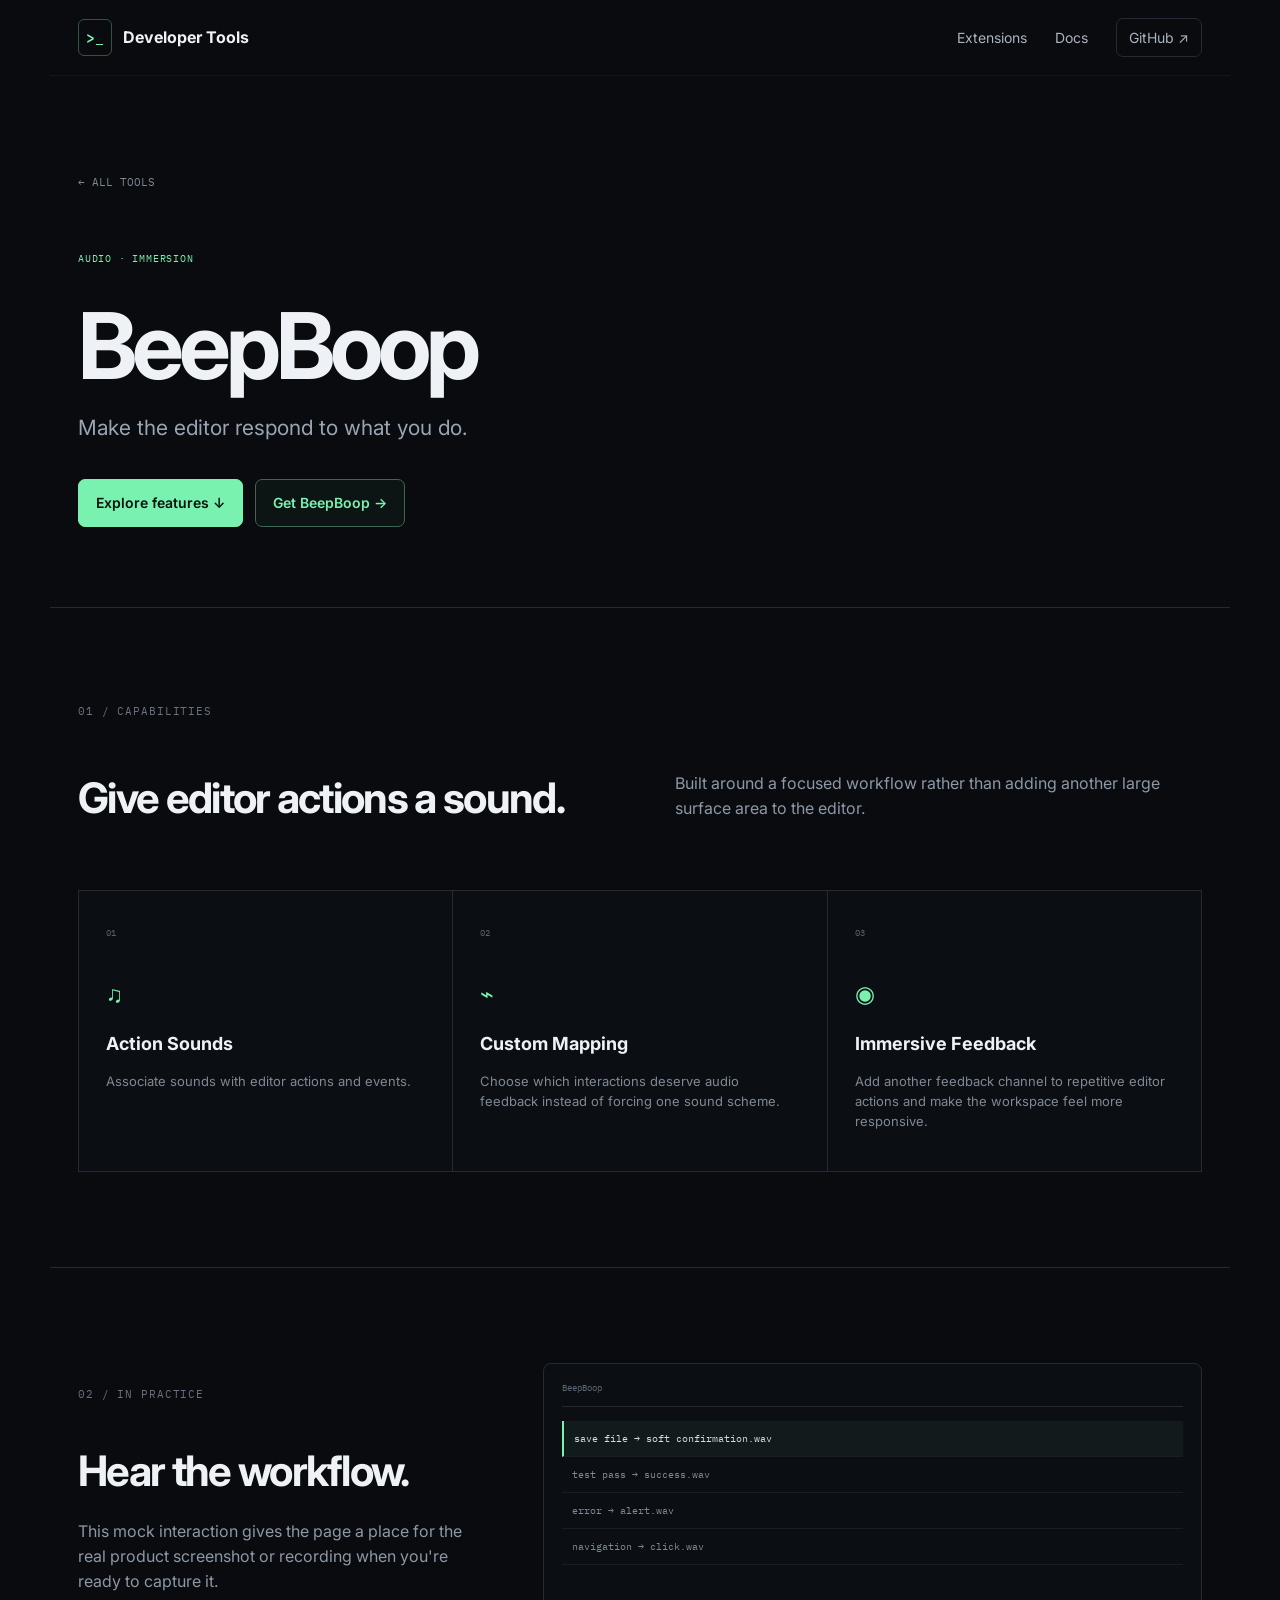
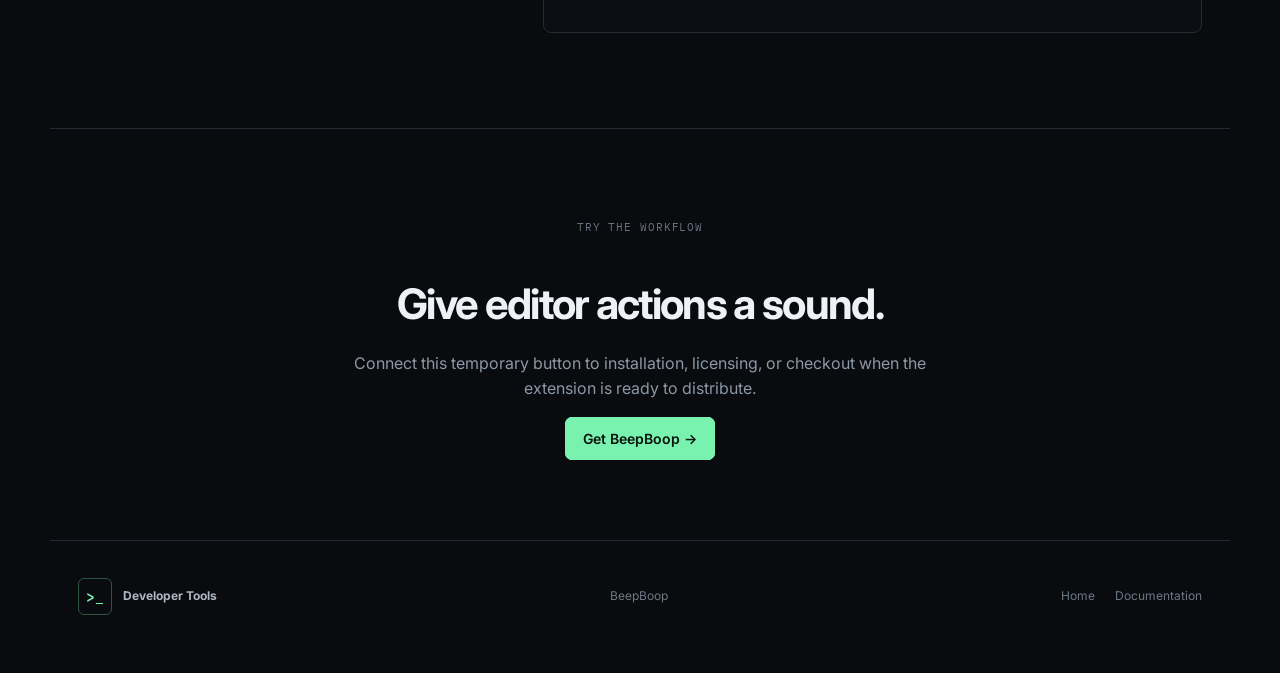
==== extensions/beepboop.html @ 5c16376e "second update" ====
<!doctype html><html lang="en"><head><meta charset="utf-8"><meta name="viewport" content="width=device-width,initial-scale=1"><title>BeepBoop · Developer Tools</title><link rel="stylesheet" href="../css/site.css"><style>
.p-hero{max-width:1180px;margin:auto;padding:92px 28px 80px}.back{font:11px "IBM Plex Mono";color:#7f8996}.p-hero h1{font-size:clamp(54px,8vw,92px);margin:35px 0 18px}.p-hero .intro{font-size:21px;color:#9aa5b3;max-width:800px}.p-grid{max-width:1180px;margin:auto;padding:95px 28px;border-top:1px solid var(--line)}.p-grid-head{display:grid;grid-template-columns:1fr 1fr;gap:70px;margin-bottom:45px}.p-grid-head p{color:var(--muted)}.feature-grid{display:grid;grid-template-columns:repeat(3,1fr);border-left:1px solid var(--line);border-top:1px solid var(--line)}.feature{min-height:255px;padding:27px;border-right:1px solid var(--line);border-bottom:1px solid var(--line);background:#0b0e12}.feature-num{font:9px "IBM Plex Mono";color:#56616e}.feature-icon{font:23px "IBM Plex Mono";color:var(--accent);margin:35px 0 22px}.feature h3{font-size:18px;margin:0 0 8px}.feature p{font-size:13px;color:#7f8996}.demo{max-width:1180px;margin:auto;padding:95px 28px;border-top:1px solid var(--line);display:grid;grid-template-columns:.75fr 1.25fr;gap:70px;align-items:center}.demo p{color:var(--muted)}.demo-ui{border:1px solid var(--line);border-radius:8px;background:#0b0e12;padding:18px;min-height:270px}.fake-title{font:9px "IBM Plex Mono";color:#5d6875;border-bottom:1px solid var(--line);padding-bottom:13px;margin-bottom:14px}.result{padding:10px;border-bottom:1px solid #181e25;font:10px/1.5 "IBM Plex Mono";color:#7f8996}.result.active{border-left:2px solid var(--accent);background:rgba(121,242,176,.055);color:#d4dce5}.cta{max-width:1180px;margin:auto;padding:90px 28px;border-top:1px solid var(--line);text-align:center}.cta p{color:var(--muted);max-width:600px;margin:0 auto 25px}@media(max-width:760px){.feature-grid,.p-grid-head,.demo{grid-template-columns:1fr}}
</style></head><body><header class="site-header"><a class="brand" href="../index.html"><span class="brand-mark">&gt;_</span><span>Developer Tools</span></a><nav><a href="../index.html#extensions">Extensions</a><a href="#" data-placeholder="Add documentation URL">Docs</a><a class="nav-cta" href="#" data-placeholder="Add GitHub URL">GitHub ↗</a></nav></header><main>
<section class="p-hero"><a class="back" href="../index.html">← ALL TOOLS</a><div class="tag" style="margin-top:58px">AUDIO · IMMERSION</div><h1>BeepBoop</h1><p class="intro">Make the editor respond to what you do.</p><div class="hero-actions"><a class="button primary" href="#features">Explore features ↓</a><a class="button buy-temp" href="#" data-placeholder="Temporary BeepBoop purchase button — connect checkout later">Get BeepBoop →</a></div></section>
<section class="p-grid" id="features"><div class="section-kicker">01 / CAPABILITIES</div><div class="p-grid-head"><h2>Give editor actions a sound.</h2><p>Built around a focused workflow rather than adding another large surface area to the editor.</p></div><div class="feature-grid"><article class="feature"><span class="feature-num">01</span><div class="feature-icon">♫</div><h3>Action Sounds</h3><p>Associate sounds with editor actions and events.</p></article><article class="feature"><span class="feature-num">02</span><div class="feature-icon">⌁</div><h3>Custom Mapping</h3><p>Choose which interactions deserve audio feedback instead of forcing one sound scheme.</p></article><article class="feature"><span class="feature-num">03</span><div class="feature-icon">◉</div><h3>Immersive Feedback</h3><p>Add another feedback channel to repetitive editor actions and make the workspace feel more responsive.</p></article></div></section>
<section class="demo"><div><div class="section-kicker">02 / IN PRACTICE</div><h2>Hear the workflow.</h2><p>This mock interaction gives the page a place for the real product screenshot or recording when you're ready to capture it.</p></div><div class="demo-ui"><div class="fake-title">BeepBoop</div><div class="result active">save file  →  soft confirmation.wav</div><div class="result">test pass  →  success.wav</div><div class="result">error  →  alert.wav</div><div class="result">navigation  →  click.wav</div></div></section>
<section class="cta"><div class="section-kicker">TRY THE WORKFLOW</div><h2>Give editor actions a sound.</h2><p>Connect this temporary button to installation, licensing, or checkout when the extension is ready to distribute.</p><a class="button primary" href="#" data-placeholder="Temporary BeepBoop purchase button — connect checkout later">Get BeepBoop →</a></section>
</main><footer><div class="brand"><span class="brand-mark">&gt;_</span><span>Developer Tools</span></div><p>BeepBoop</p><div><a href="../index.html">Home</a><a href="#" data-placeholder="Add documentation URL">Documentation</a></div></footer><div class="toast" id="toast"></div><script src="../js/site.js"></script></body></html>
---- css/site.css ----
@import url('https://fonts.googleapis.com/css2?family=IBM+Plex+Mono:wght@400;500;600&family=Inter:wght@400;500;600;700;800&display=swap');

:root{--bg:#090b0e;--panel:#0f1217;--panel2:#13171d;--line:#242a33;--text:#eef2f6;--muted:#8d98a7;--accent:#79f2b0;--accent2:#a5ffd0;--max:1180px}
*{box-sizing:border-box}html{scroll-behavior:smooth}body{margin:0;background:var(--bg);color:var(--text);font-family:Inter,system-ui,sans-serif;line-height:1.55}.noise{position:fixed;inset:0;pointer-events:none;opacity:.025;background-image:url("data:image/svg+xml,%3Csvg viewBox='0 0 180 180' xmlns='http://www.w3.org/2000/svg'%3E%3Cfilter id='n'%3E%3CfeTurbulence type='fractalNoise' baseFrequency='.9' numOctaves='3' stitchTiles='stitch'/%3E%3C/filter%3E%3Crect width='100%25' height='100%25' filter='url(%23n)' opacity='.5'/%3E%3C/svg%3E")}
a{color:inherit;text-decoration:none}.site-header{height:76px;display:flex;align-items:center;justify-content:space-between;max-width:var(--max);margin:auto;padding:0 28px;border-bottom:1px solid rgba(255,255,255,.04)}.brand{display:flex;gap:11px;align-items:center;font-weight:700}.brand-mark{font:600 15px "IBM Plex Mono";color:var(--accent);border:1px solid #315441;padding:5px 7px;border-radius:6px}.site-header nav{display:flex;align-items:center;gap:28px;font-size:14px;color:#aab3bf}.site-header nav a:hover,footer a:hover{color:var(--text)}.nav-cta{border:1px solid var(--line);padding:8px 12px;border-radius:7px}.hero{max-width:var(--max);margin:auto;padding:105px 28px 92px;position:relative;overflow:hidden}.hero:after{content:"";position:absolute;width:620px;height:620px;right:-300px;top:-170px;background:radial-gradient(circle,rgba(121,242,176,.09),transparent 66%);pointer-events:none}.eyebrow,.section-kicker,.tag{font-family:"IBM Plex Mono",monospace;letter-spacing:.08em;text-transform:uppercase}.eyebrow{font-size:12px;color:#aab3bf;display:flex;gap:9px;align-items:center}.pulse{width:7px;height:7px;background:var(--accent);border-radius:50%;box-shadow:0 0 12px var(--accent)}h1{font-size:clamp(48px,7.2vw,88px);letter-spacing:-.055em;line-height:.98;margin:24px 0 25px;max-width:900px}h1 span{color:#7f8996}.hero-copy{font-size:19px;color:#9aa5b3;max-width:680px}.hero-actions{display:flex;gap:12px;margin-top:34px}.button{padding:12px 17px;border-radius:7px;font-weight:600;font-size:14px;border:1px solid var(--line)}.button.primary{background:var(--accent);color:#06120b;border-color:var(--accent)}.button.primary:hover{background:var(--accent2)}.button.secondary:hover{border-color:#4c5664}.terminal-card{margin-top:72px;border:1px solid var(--line);background:#0b0e12;border-radius:10px;max-width:730px;box-shadow:0 25px 70px rgba(0,0,0,.28)}.terminal-bar{height:39px;border-bottom:1px solid var(--line);display:flex;align-items:center;padding:0 13px;gap:7px;color:#626d7b;font:11px "IBM Plex Mono"}.terminal-bar i,.window-titlebar i{width:8px;height:8px;border-radius:50%;background:#333a44}.terminal-bar span{margin-left:8px}.terminal-body{padding:22px;font:13px/2 "IBM Plex Mono";color:#9aa5b3}.terminal-body strong{color:#d9e0e7;font-weight:500}.prompt{color:var(--accent);margin-right:9px}.muted{color:#606b78;display:inline-block;width:190px}.cursor{display:inline-block;width:7px;height:14px;background:var(--accent);vertical-align:-2px;animation:blink 1s steps(1) infinite}@keyframes blink{50%{opacity:0}}.section{max-width:var(--max);margin:auto;padding:100px 28px;border-top:1px solid var(--line)}.section-kicker{font-size:11px;color:#687381;margin-bottom:35px}.featured-grid{display:grid;grid-template-columns:.85fr 1.35fr;gap:75px;align-items:center}.tag{font-size:10px;color:var(--accent)}h2{font-size:42px;letter-spacing:-.04em;margin:10px 0 15px}.featured-copy .lede{font-size:19px;color:#d6dde5}.featured-copy p:not(.lede){color:var(--muted)}.feature-list{display:grid;grid-template-columns:1fr 1fr;gap:8px;margin:25px 0}.feature-list span{font:12px "IBM Plex Mono";color:#aab3bf}.feature-list span:before{content:"✓";color:var(--accent);margin-right:8px}.inline-actions{display:flex;gap:22px;margin-top:28px}.text-link{font-size:13px;font-weight:600}.text-link:hover{color:var(--accent)}.subdued{color:#7f8996}.demo-window{border:1px solid #2b323c;border-radius:9px;background:#0d1014;overflow:hidden;box-shadow:0 35px 90px rgba(0,0,0,.35)}.window-titlebar{height:43px;display:flex;align-items:center;justify-content:space-between;border-bottom:1px solid var(--line);padding:0 13px;font:10px "IBM Plex Mono";color:#7e8997}.window-titlebar>div{display:flex;gap:6px}.window-titlebar b{font-weight:500;color:#ef8c8c}.mock-editor{display:grid;grid-template-columns:115px 1fr;min-height:310px;position:relative}.mock-sidebar{padding:20px 12px;border-right:1px solid var(--line);display:flex;flex-direction:column;gap:16px;font:8px "IBM Plex Mono";color:#56616e}.mock-sidebar .active{color:var(--accent)}pre{margin:0;padding:30px 18px;font:11px/2 "IBM Plex Mono";overflow:hidden;color:#c4ccd6}.ln{color:#46505d;display:inline-block;width:25px}.kw{color:#c69cf4}.dim{color:#697481}.active-line{color:var(--accent)}.active-code{background:rgba(121,242,176,.08);color:#e1f7ea;padding:5px 8px;border-left:2px solid var(--accent)}.timeline{position:absolute;left:115px;right:0;bottom:0;border-top:1px solid var(--line);height:48px;background:#0a0d10;display:flex;align-items:center;gap:11px;padding:0 14px;font:9px "IBM Plex Mono";color:#687381}.timeline div{display:flex;align-items:center;gap:4px;flex:1}.timeline i{height:4px;flex:1;background:#2a313a}.timeline i.now{background:var(--accent);box-shadow:0 0 8px rgba(121,242,176,.4)}.timeline b{font-weight:400}.demo-caption{font:9px "IBM Plex Mono";color:#596471;padding:10px 13px;border-top:1px solid var(--line)}.section-heading{display:flex;justify-content:space-between;align-items:end;margin-bottom:32px}.section-heading .section-kicker{margin-bottom:7px}.section-heading h2{margin:0}.filters{display:flex;gap:5px;flex-wrap:wrap;justify-content:flex-end}.filters button{border:1px solid var(--line);background:transparent;color:#798492;border-radius:20px;padding:7px 11px;font:10px "IBM Plex Mono";cursor:pointer}.filters button:hover,.filters button.active{border-color:#436452;color:var(--accent);background:rgba(121,242,176,.04)}.extension-grid{display:grid;grid-template-columns:repeat(4,1fr);border-top:1px solid var(--line);border-left:1px solid var(--line)}.extension-card{min-height:260px;padding:24px;border-right:1px solid var(--line);border-bottom:1px solid var(--line);display:flex;flex-direction:column;justify-content:space-between;background:#0b0e12;transition:.2s ease}.extension-card:hover{background:#11161a;transform:translateY(-2px)}.extension-card.hidden{display:none}.extension-card.standout{background:linear-gradient(145deg,rgba(121,242,176,.07),#0b0e12 58%)}.card-top{display:flex;justify-content:space-between}.icon{width:38px;height:38px;border:1px solid #303843;border-radius:8px;display:grid;place-items:center;font:17px "IBM Plex Mono";color:#b8c2ce}.card-arrow{color:#56616e}.extension-card:hover .card-arrow{color:var(--accent)}.extension-card h3{font-size:18px;margin:8px 0}.extension-card p{font-size:13px;color:#7f8996;margin:0}.philosophy{display:grid;grid-template-columns:150px 1.6fr 1fr;gap:45px;align-items:start}.philosophy .section-kicker{margin:8px 0}.philosophy blockquote{font-size:29px;line-height:1.35;letter-spacing:-.025em;margin:0}.philosophy blockquote em{font-style:normal;color:var(--accent)}.philosophy p{color:var(--muted);font-size:14px}footer{max-width:var(--max);margin:auto;border-top:1px solid var(--line);padding:34px 28px 55px;display:flex;align-items:center;justify-content:space-between;color:#6e7987;font-size:12px}footer .brand{color:#aeb7c2}footer div:last-child{display:flex;gap:20px}.toast{position:fixed;bottom:24px;left:50%;transform:translate(-50%,20px);background:#171c22;border:1px solid #343d48;color:#dbe2e9;padding:10px 14px;border-radius:7px;font-size:12px;opacity:0;pointer-events:none;transition:.2s}.toast.show{opacity:1;transform:translate(-50%,0)}
@media(max-width:900px){.featured-grid{grid-template-columns:1fr}.extension-grid{grid-template-columns:repeat(2,1fr)}.section-heading{display:block}.filters{justify-content:flex-start;margin-top:20px}.philosophy{grid-template-columns:1fr}.site-header nav a:not(.nav-cta){display:none}}
@media(max-width:600px){.site-header,.hero,.section,footer{padding-left:18px;padding-right:18px}.hero{padding-top:70px}.hero h1{font-size:49px}.hero-copy{font-size:16px}.hero-actions{flex-direction:column;align-items:flex-start}.terminal-card{margin-top:50px}.muted{width:auto;margin-right:10px}.featured-grid{gap:40px}.mock-editor{grid-template-columns:82px 1fr}.mock-sidebar{padding:18px 8px}.timeline{left:82px}.extension-grid{grid-template-columns:1fr}.extension-card{min-height:220px}.section{padding-top:70px;padding-bottom:70px}h2{font-size:34px}footer{align-items:flex-start;gap:25px;flex-direction:column}}
/* Search Bundle */
.bundle-header{display:grid;grid-template-columns:1fr 1fr;gap:75px;align-items:end;margin-bottom:42px}
.bundle-header h2{font-size:48px;margin:10px 0 0;max-width:540px}
.bundle-header p{color:var(--muted);margin:0 0 22px;max-width:560px}
.bundle-grid{display:grid;grid-template-columns:repeat(2,1fr);border-top:1px solid var(--line);border-left:1px solid var(--line)}
.bundle-card{position:relative;min-height:250px;padding:27px;border-right:1px solid var(--line);border-bottom:1px solid var(--line);background:#0b0e12;display:grid;grid-template-columns:44px 1fr;grid-template-rows:auto 1fr;column-gap:20px;transition:.2s ease}
.bundle-card:hover{background:linear-gradient(135deg,rgba(121,242,176,.065),#0d1115 60%);transform:translateY(-2px)}
.bundle-number{font:9px "IBM Plex Mono";color:#4f5966;grid-column:1}
.bundle-glyph{font:25px "IBM Plex Mono";color:var(--accent);grid-column:1;grid-row:2;margin-top:28px}
.bundle-card>div:nth-child(3){grid-column:2;grid-row:1/3;padding-top:40px}
.bundle-card h3{font-size:21px;margin:7px 0 9px}
.bundle-card p{font-size:13px;color:#7f8996;margin:0;max-width:430px}
.bundle-arrow{position:absolute;right:24px;top:24px;color:#4f5966}
.bundle-card:hover .bundle-arrow{color:var(--accent)}
.bundle-footer{border:1px solid var(--line);border-top:0;padding:16px 20px;display:flex;justify-content:space-between;align-items:center;font:9px "IBM Plex Mono";color:#596471;background:#090c0f}
.bundle-flow{display:flex;gap:14px;align-items:center}.bundle-flow b{font-weight:500;color:#aab3bf}.bundle-flow i{font-style:normal;color:var(--accent)}
@media(max-width:800px){.bundle-header{grid-template-columns:1fr;gap:20px}.bundle-grid{grid-template-columns:1fr}.bundle-footer>span{display:none}.bundle-footer{justify-content:center}}

/* Commercial / persuasion pass */
.buy-temp{border-color:#3e6652!important;color:var(--accent)!important;background:rgba(121,242,176,.035)}
.buy-temp:hover{background:rgba(121,242,176,.09)}
.purchase-strip{display:grid;grid-template-columns:1.4fr .6fr;gap:70px;align-items:center;background:linear-gradient(110deg,rgba(121,242,176,.045),transparent 55%)}
.purchase-strip h2{font-size:43px;max-width:720px;margin:0 0 14px}.purchase-strip p{color:var(--muted);max-width:690px}.purchase-strip .section-kicker{margin-bottom:14px}
.purchase-actions{display:flex;flex-direction:column;align-items:flex-start;gap:10px}.purchase-actions span{font:9px "IBM Plex Mono";color:#596471}
@media(max-width:760px){.purchase-strip{grid-template-columns:1fr;gap:25px}}

/* Product category showcases */
.category-head{display:grid;grid-template-columns:1fr 1fr;gap:70px;align-items:end;margin-bottom:40px}.category-head h2{font-size:45px;margin:9px 0 0}.category-head>p{color:var(--muted);max-width:540px}
.category-grid{display:grid;border-left:1px solid var(--line);border-top:1px solid var(--line)}.category-grid.two{grid-template-columns:repeat(2,1fr)}
.category-card{position:relative;min-height:300px;padding:30px;border-right:1px solid var(--line);border-bottom:1px solid var(--line);background:#0b0e12;transition:.2s;display:flex;flex-direction:column;align-items:flex-start}
.category-card:hover{background:linear-gradient(140deg,rgba(121,242,176,.055),#0b0e12 60%);transform:translateY(-2px)}.category-no{font:9px "IBM Plex Mono";color:#4f5966}.category-symbol{font:28px "IBM Plex Mono";color:var(--accent);margin:42px 0 25px}.category-card h3{font-size:23px;margin:0 0 10px}.category-card p{font-size:13px;color:#7f8996;max-width:480px;margin:0 0 25px}.category-card .text-link{margin-top:auto}
@media(max-width:760px){.category-head,.category-grid.two{grid-template-columns:1fr}.category-head{gap:15px}}
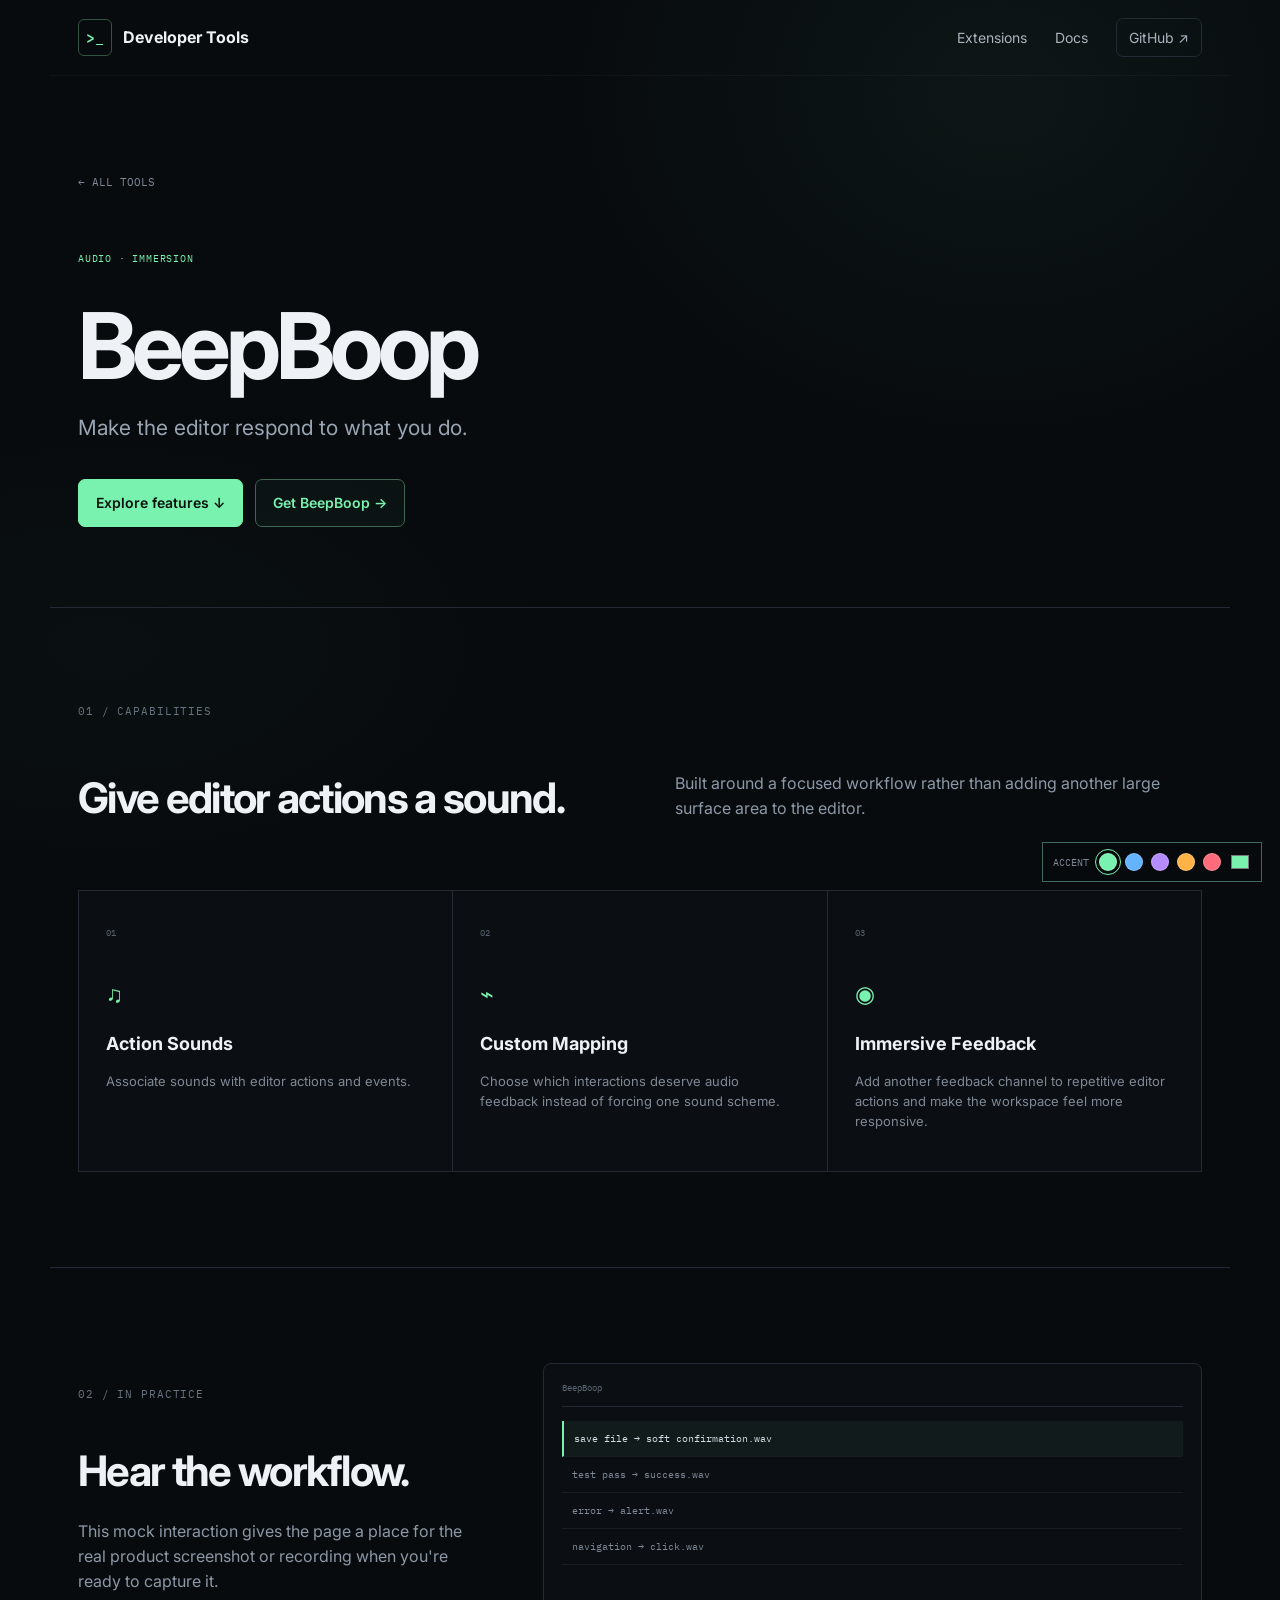
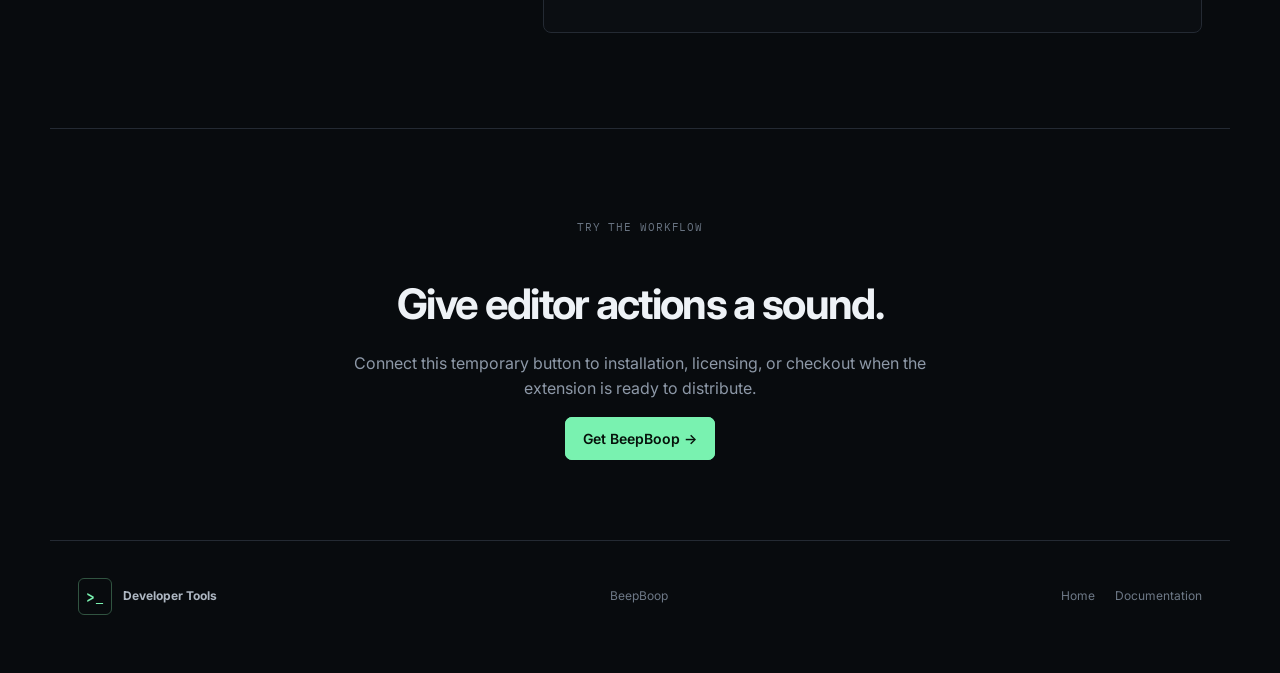
==== commit 8c84d951: "test 3" ====
--- a/extensions/beepboop.html
+++ b/extensions/beepboop.html
@@ -5,4 +5,15 @@
 <section class="p-grid" id="features"><div class="section-kicker">01 / CAPABILITIES</div><div class="p-grid-head"><h2>Give editor actions a sound.</h2><p>Built around a focused workflow rather than adding another large surface area to the editor.</p></div><div class="feature-grid"><article class="feature"><span class="feature-num">01</span><div class="feature-icon">♫</div><h3>Action Sounds</h3><p>Associate sounds with editor actions and events.</p></article><article class="feature"><span class="feature-num">02</span><div class="feature-icon">⌁</div><h3>Custom Mapping</h3><p>Choose which interactions deserve audio feedback instead of forcing one sound scheme.</p></article><article class="feature"><span class="feature-num">03</span><div class="feature-icon">◉</div><h3>Immersive Feedback</h3><p>Add another feedback channel to repetitive editor actions and make the workspace feel more responsive.</p></article></div></section>
 <section class="demo"><div><div class="section-kicker">02 / IN PRACTICE</div><h2>Hear the workflow.</h2><p>This mock interaction gives the page a place for the real product screenshot or recording when you're ready to capture it.</p></div><div class="demo-ui"><div class="fake-title">BeepBoop</div><div class="result active">save file  →  soft confirmation.wav</div><div class="result">test pass  →  success.wav</div><div class="result">error  →  alert.wav</div><div class="result">navigation  →  click.wav</div></div></section>
 <section class="cta"><div class="section-kicker">TRY THE WORKFLOW</div><h2>Give editor actions a sound.</h2><p>Connect this temporary button to installation, licensing, or checkout when the extension is ready to distribute.</p><a class="button primary" href="#" data-placeholder="Temporary BeepBoop purchase button — connect checkout later">Get BeepBoop →</a></section>
-</main><footer><div class="brand"><span class="brand-mark">&gt;_</span><span>Developer Tools</span></div><p>BeepBoop</p><div><a href="../index.html">Home</a><a href="#" data-placeholder="Add documentation URL">Documentation</a></div></footer><div class="toast" id="toast"></div><script src="../js/site.js"></script></body></html>+</main><footer><div class="brand"><span class="brand-mark">&gt;_</span><span>Developer Tools</span></div><p>BeepBoop</p><div><a href="../index.html">Home</a><a href="#" data-placeholder="Add documentation URL">Documentation</a></div></footer><div class="toast" id="toast"></div><script src="../js/site.js"></script>
+<div class="theme-picker" aria-label="Theme accent color">
+  <span class="theme-picker-label">ACCENT</span>
+  <button class="theme-swatch" style="--swatch:#79f2b0" data-theme-color="#79f2b0" title="Mint"></button>
+  <button class="theme-swatch" style="--swatch:#63b3ff" data-theme-color="#63b3ff" title="Blue"></button>
+  <button class="theme-swatch" style="--swatch:#b58cff" data-theme-color="#b58cff" title="Violet"></button>
+  <button class="theme-swatch" style="--swatch:#ffb347" data-theme-color="#ffb347" title="Amber"></button>
+  <button class="theme-swatch" style="--swatch:#ff6b7a" data-theme-color="#ff6b7a" title="Red"></button>
+  <input class="theme-custom" type="color" value="#79f2b0" title="Custom accent color" aria-label="Custom accent color">
+</div>
+
+</body></html>
--- a/css/site.css
+++ b/css/site.css
@@ -37,3 +37,63 @@
 .category-card{position:relative;min-height:300px;padding:30px;border-right:1px solid var(--line);border-bottom:1px solid var(--line);background:#0b0e12;transition:.2s;display:flex;flex-direction:column;align-items:flex-start}
 .category-card:hover{background:linear-gradient(140deg,rgba(121,242,176,.055),#0b0e12 60%);transform:translateY(-2px)}.category-no{font:9px "IBM Plex Mono";color:#4f5966}.category-symbol{font:28px "IBM Plex Mono";color:var(--accent);margin:42px 0 25px}.category-card h3{font-size:23px;margin:0 0 10px}.category-card p{font-size:13px;color:#7f8996;max-width:480px;margin:0 0 25px}.category-card .text-link{margin-top:auto}
 @media(max-width:760px){.category-head,.category-grid.two{grid-template-columns:1fr}.category-head{gap:15px}}
+
+
+/* Quiet background depth + user-selectable accent */
+:root{
+  --theme-accent: #79f2b0;
+  --accent: var(--theme-accent);
+}
+body{
+  position:relative;
+  background-color:#080b0e;
+}
+body::before{
+  content:"";
+  position:fixed;
+  inset:0;
+  z-index:0;
+  pointer-events:none;
+  background:
+    radial-gradient(ellipse at 78% 10%, color-mix(in srgb,var(--theme-accent) 5%,transparent), transparent 34%),
+    radial-gradient(ellipse at 8% 72%, color-mix(in srgb,var(--theme-accent) 2.5%,transparent), transparent 30%);
+}
+body>*{position:relative;z-index:1}
+
+/* Theme color picker */
+.theme-picker{
+  position:fixed;
+  right:18px;
+  bottom:18px;
+  z-index:1000;
+  display:flex;
+  align-items:center;
+  gap:8px;
+  padding:8px 10px;
+  border:1px solid color-mix(in srgb,var(--theme-accent) 30%,#26303a);
+  background:rgba(8,11,14,.90);
+  backdrop-filter:blur(10px);
+  font:10px "IBM Plex Mono",monospace;
+  color:#7f8996;
+}
+.theme-picker-label{margin-right:2px}
+.theme-swatch{
+  appearance:none;
+  width:18px;height:18px;
+  border:1px solid rgba(255,255,255,.22);
+  border-radius:50%;
+  cursor:pointer;
+  background:var(--swatch);
+  padding:0;
+}
+.theme-swatch:hover,.theme-swatch.active{
+  outline:1px solid var(--theme-accent);
+  outline-offset:3px;
+}
+.theme-custom{
+  width:22px;height:22px;border:0;padding:0;background:transparent;cursor:pointer;
+}
+@media(max-width:700px){
+  .theme-picker{right:10px;bottom:10px}
+  .theme-picker-label{display:none}
+}
